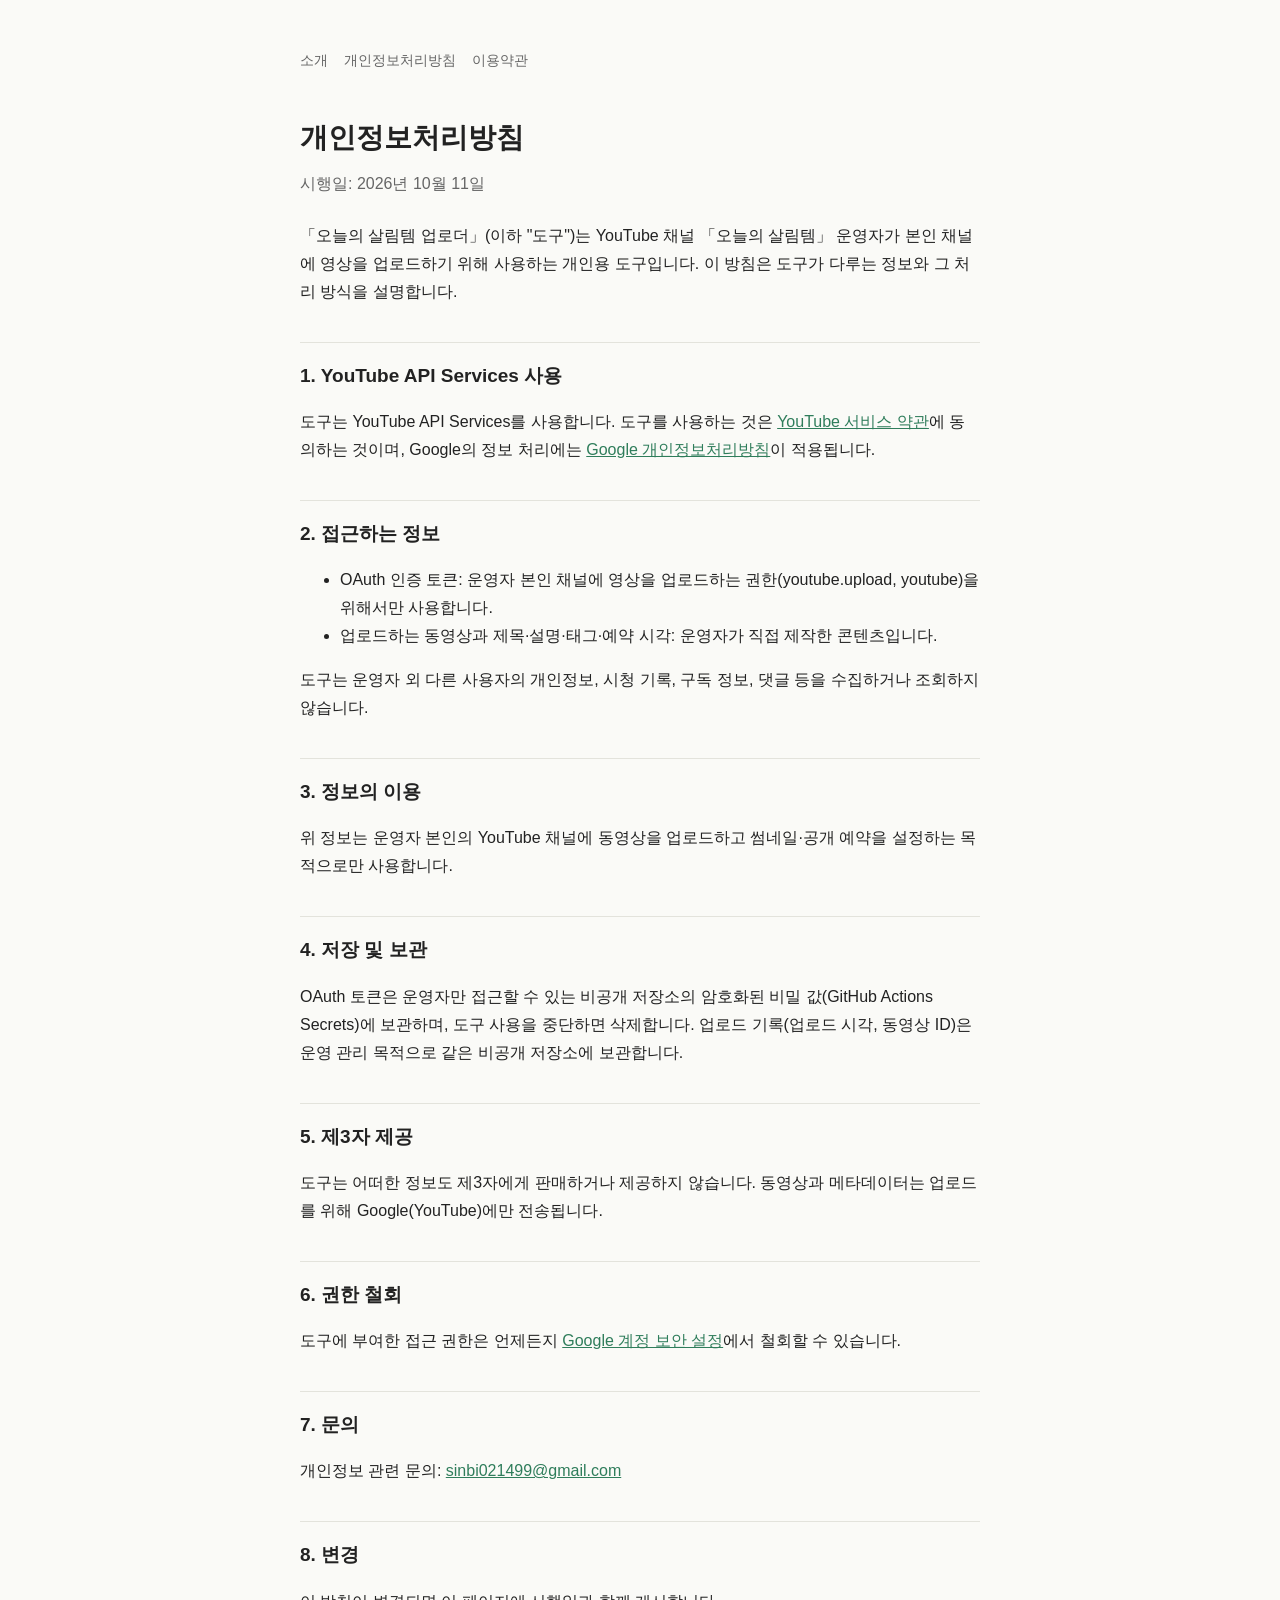
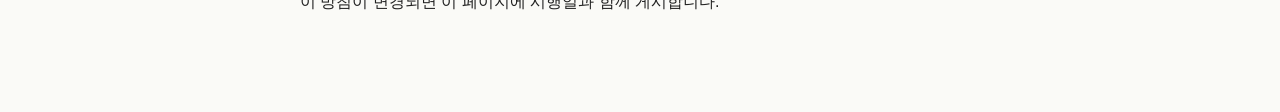
==== privacy.html @ e5ace5a1 "Uploader homepage, privacy policy, terms Co-Authored-By: Claude Opus 5.5 <noreply@anthropic.com>" ====
<!doctype html>
<html lang="ko">
<head>
<meta charset="utf-8">
<meta name="viewport" content="width=device-width, initial-scale=1">
<title>개인정보처리방침 · 오늘의 살림템 업로더</title>
<link rel="stylesheet" href="style.css">
</head>
<body>
<main>
  <nav><a href="./">소개</a><a href="privacy.html">개인정보처리방침</a><a href="terms.html">이용약관</a></nav>
  <h1>개인정보처리방침</h1>
  <p class="sub">시행일: 2026년 10월 11일</p>

  <p>「오늘의 살림템 업로더」(이하 "도구")는 YouTube 채널 「오늘의 살림템」 운영자가 본인 채널에
  영상을 업로드하기 위해 사용하는 개인용 도구입니다. 이 방침은 도구가 다루는 정보와 그 처리 방식을 설명합니다.</p>

  <h2>1. YouTube API Services 사용</h2>
  <p>도구는 YouTube API Services를 사용합니다. 도구를 사용하는 것은
  <a href="https://www.youtube.com/t/terms">YouTube 서비스 약관</a>에 동의하는 것이며,
  Google의 정보 처리에는 <a href="https://policies.google.com/privacy">Google 개인정보처리방침</a>이 적용됩니다.</p>

  <h2>2. 접근하는 정보</h2>
  <ul>
    <li>OAuth 인증 토큰: 운영자 본인 채널에 영상을 업로드하는 권한(youtube.upload, youtube)을 위해서만 사용합니다.</li>
    <li>업로드하는 동영상과 제목·설명·태그·예약 시각: 운영자가 직접 제작한 콘텐츠입니다.</li>
  </ul>
  <p>도구는 운영자 외 다른 사용자의 개인정보, 시청 기록, 구독 정보, 댓글 등을 수집하거나 조회하지 않습니다.</p>

  <h2>3. 정보의 이용</h2>
  <p>위 정보는 운영자 본인의 YouTube 채널에 동영상을 업로드하고 썸네일·공개 예약을 설정하는 목적으로만 사용합니다.</p>

  <h2>4. 저장 및 보관</h2>
  <p>OAuth 토큰은 운영자만 접근할 수 있는 비공개 저장소의 암호화된 비밀 값(GitHub Actions Secrets)에 보관하며,
  도구 사용을 중단하면 삭제합니다. 업로드 기록(업로드 시각, 동영상 ID)은 운영 관리 목적으로 같은 비공개 저장소에 보관합니다.</p>

  <h2>5. 제3자 제공</h2>
  <p>도구는 어떠한 정보도 제3자에게 판매하거나 제공하지 않습니다.
  동영상과 메타데이터는 업로드를 위해 Google(YouTube)에만 전송됩니다.</p>

  <h2>6. 권한 철회</h2>
  <p>도구에 부여한 접근 권한은 언제든지
  <a href="https://security.google.com/settings/security/permissions">Google 계정 보안 설정</a>에서 철회할 수 있습니다.</p>

  <h2>7. 문의</h2>
  <p>개인정보 관련 문의: <a href="mailto:sinbi021499@gmail.com">sinbi021499@gmail.com</a></p>

  <h2>8. 변경</h2>
  <p>이 방침이 변경되면 이 페이지에 시행일과 함께 게시합니다.</p>
</main>
</body>
</html>
---- style.css ----
:root { --bg: #fafaf7; --fg: #222; --muted: #666; --accent: #2f7d5b; --line: #e3e3dc; }
@media (prefers-color-scheme: dark) {
  :root { --bg: #161715; --fg: #e8e8e3; --muted: #a0a09a; --accent: #6cc59c; --line: #2c2d2a; }
}
* { box-sizing: border-box; }
body { margin: 0; background: var(--bg); color: var(--fg);
  font: 16px/1.75 -apple-system, "Apple SD Gothic Neo", "Malgun Gothic", "Noto Sans KR", sans-serif; }
main { max-width: 720px; margin: 0 auto; padding: 48px 20px 80px; }
nav { display: flex; gap: 16px; font-size: 14px; margin-bottom: 40px; }
nav a { color: var(--muted); text-decoration: none; }
nav a:hover, a { color: var(--accent); }
h1 { font-size: 28px; margin: 0 0 8px; }
h2 { font-size: 19px; margin: 36px 0 8px; padding-top: 16px; border-top: 1px solid var(--line); }
.sub { color: var(--muted); margin: 0 0 24px; }
footer { margin-top: 56px; font-size: 13px; color: var(--muted); }
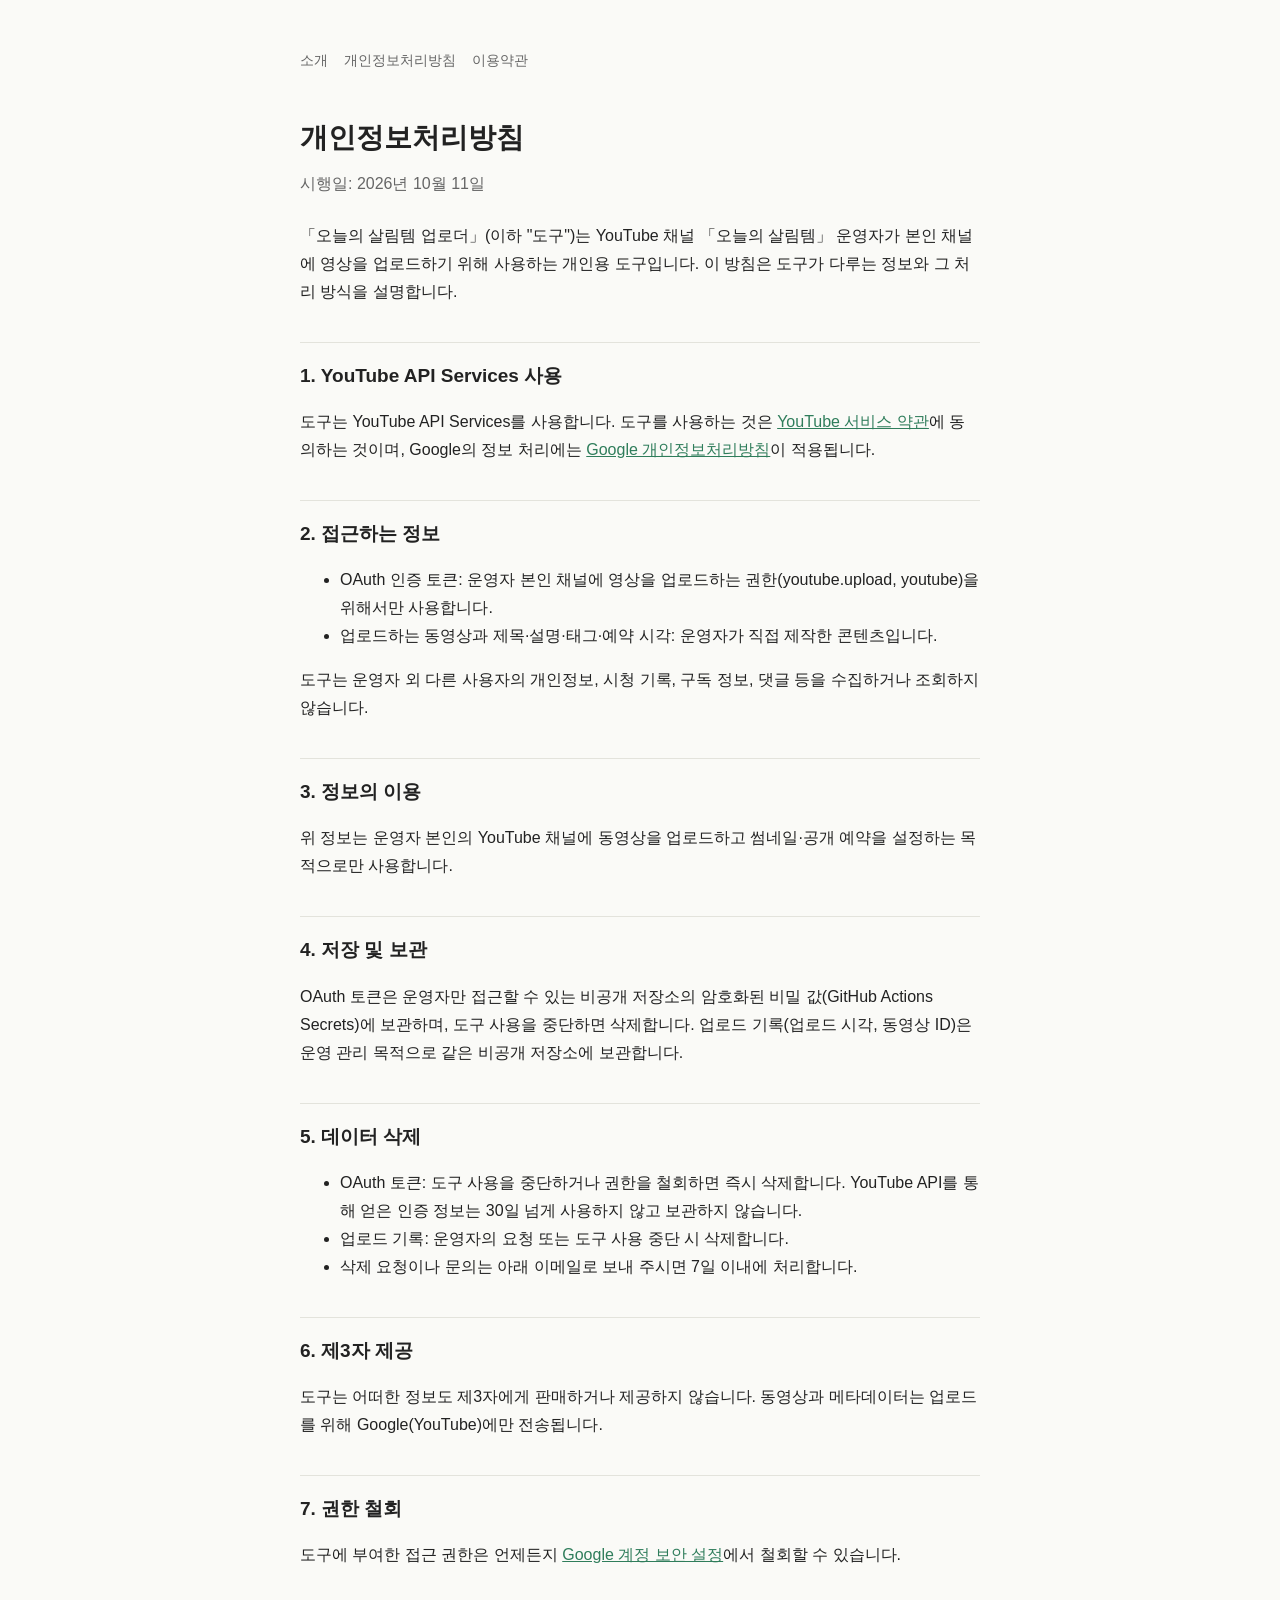
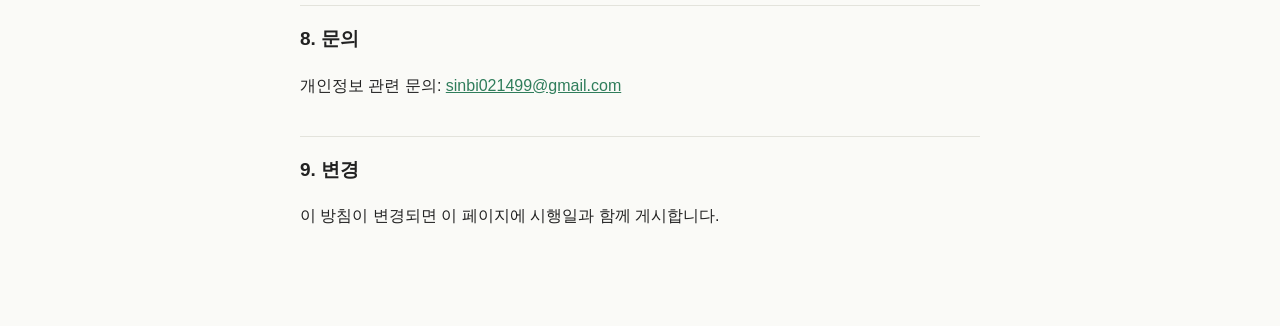
==== commit ef9b202d: "Add data deletion policy and footer policy links Co-Authored-By: Claude Opus 5.5 <noreply@anthropic." ====
--- a/privacy.html
+++ b/privacy.html
@@ -34,18 +34,25 @@
   <p>OAuth 토큰은 운영자만 접근할 수 있는 비공개 저장소의 암호화된 비밀 값(GitHub Actions Secrets)에 보관하며,
   도구 사용을 중단하면 삭제합니다. 업로드 기록(업로드 시각, 동영상 ID)은 운영 관리 목적으로 같은 비공개 저장소에 보관합니다.</p>
 
-  <h2>5. 제3자 제공</h2>
+  <h2>5. 데이터 삭제</h2>
+  <ul>
+    <li>OAuth 토큰: 도구 사용을 중단하거나 권한을 철회하면 즉시 삭제합니다. YouTube API를 통해 얻은 인증 정보는 30일 넘게 사용하지 않고 보관하지 않습니다.</li>
+    <li>업로드 기록: 운영자의 요청 또는 도구 사용 중단 시 삭제합니다.</li>
+    <li>삭제 요청이나 문의는 아래 이메일로 보내 주시면 7일 이내에 처리합니다.</li>
+  </ul>
+
+  <h2>6. 제3자 제공</h2>
   <p>도구는 어떠한 정보도 제3자에게 판매하거나 제공하지 않습니다.
   동영상과 메타데이터는 업로드를 위해 Google(YouTube)에만 전송됩니다.</p>
 
-  <h2>6. 권한 철회</h2>
+  <h2>7. 권한 철회</h2>
   <p>도구에 부여한 접근 권한은 언제든지
   <a href="https://security.google.com/settings/security/permissions">Google 계정 보안 설정</a>에서 철회할 수 있습니다.</p>
 
-  <h2>7. 문의</h2>
+  <h2>8. 문의</h2>
   <p>개인정보 관련 문의: <a href="mailto:sinbi021499@gmail.com">sinbi021499@gmail.com</a></p>
 
-  <h2>8. 변경</h2>
+  <h2>9. 변경</h2>
   <p>이 방침이 변경되면 이 페이지에 시행일과 함께 게시합니다.</p>
 </main>
 </body>
